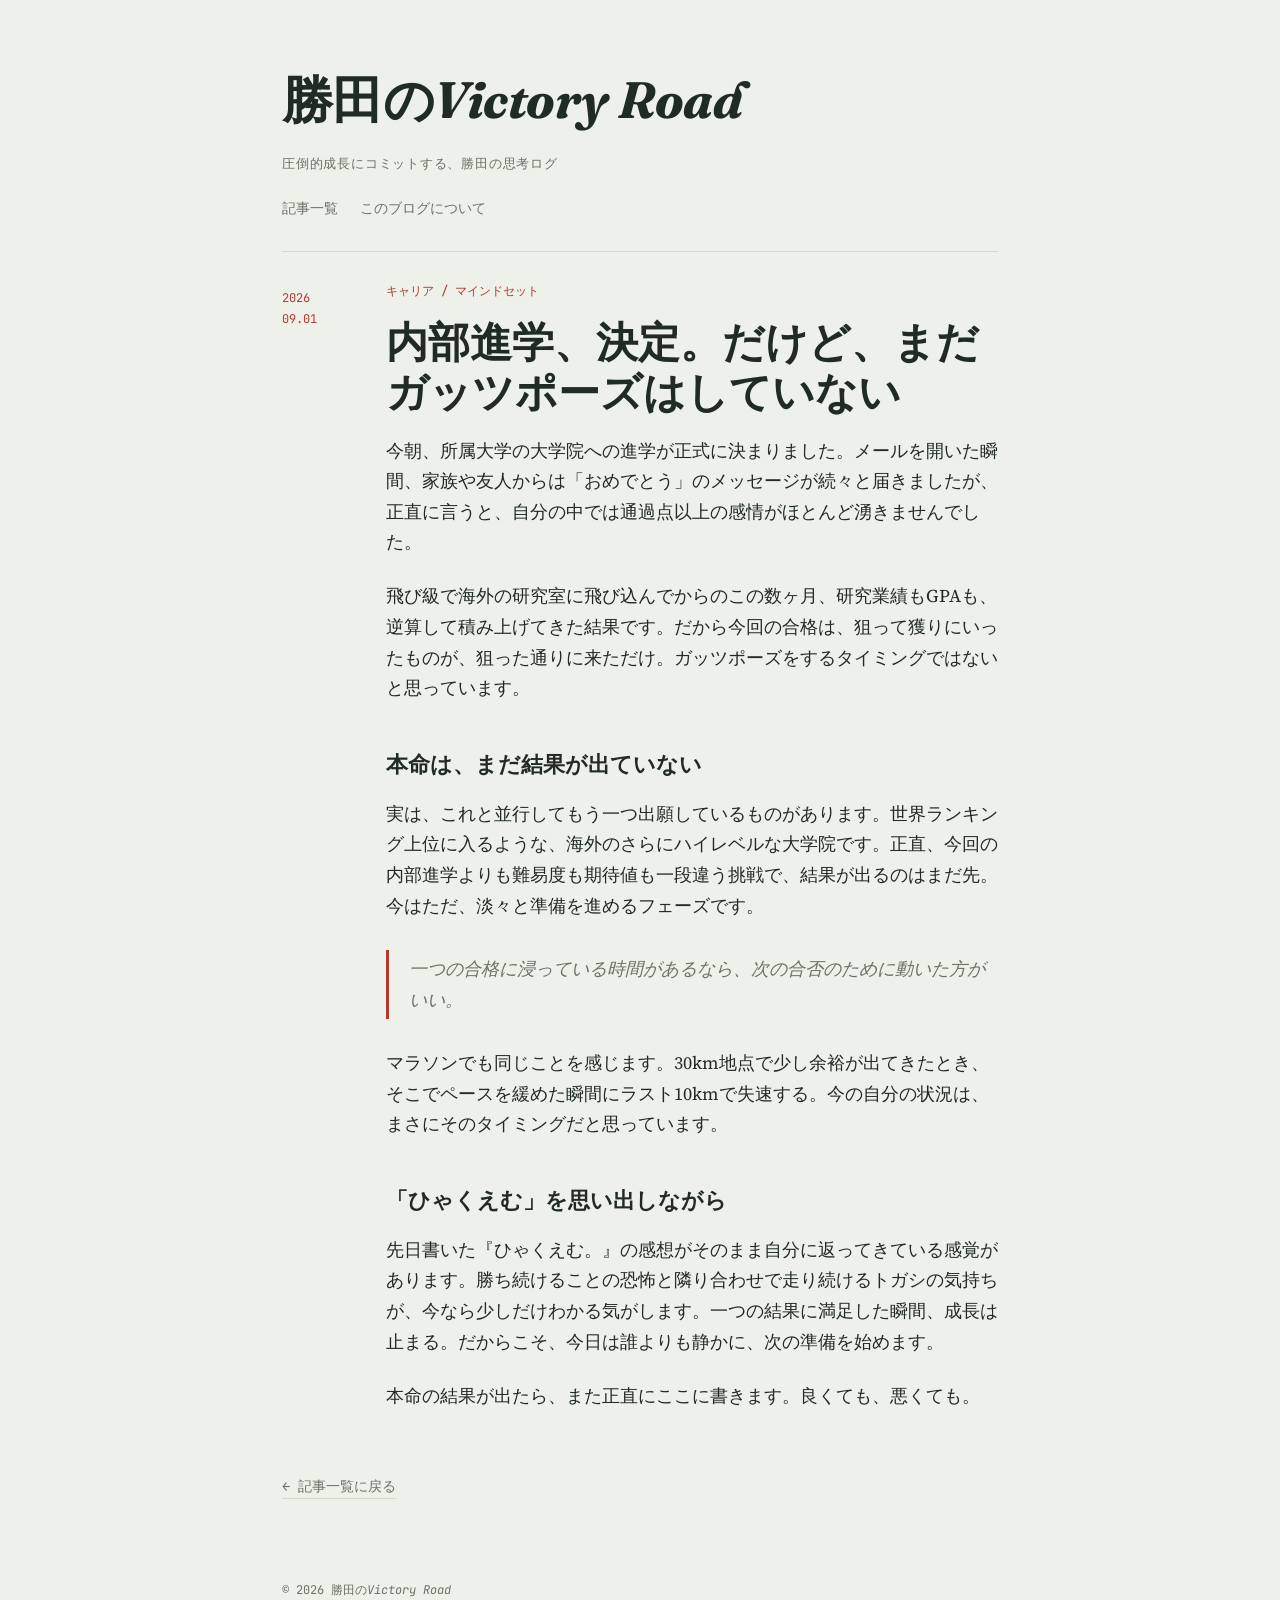
==== posts/post-8.html @ f4b85c06 "Add files via upload" ====
<!DOCTYPE html>
<html lang="ja">
<head>
<meta charset="UTF-8">
<meta name="viewport" content="width=device-width, initial-scale=1.0">
<title>内部進学、決定。だけど、まだガッツポーズはしていない — 勝田のVictory Road</title>
<link rel="stylesheet" href="../style.css">
</head>
<body>

<header class="site-header">
  <a href="../index.html" class="site-title">勝田の<i>Victory Road</i></a>
  <p class="site-tagline">圧倒的成長にコミットする、勝田の思考ログ</p>
  <nav class="site-nav">
    <a href="../index.html">記事一覧</a>
    <a href="../about.html">このブログについて</a>
  </nav>
</header>

<main class="notebook">
  <hr class="notebook-rule">
  <article class="post" style="padding-top:20px;">
    <div class="post-margin">2026<br>09.01</div>
    <div class="post-body">
      <p class="post-eyebrow">キャリア / マインドセット</p>
      <h1 class="post-title">内部進学、決定。だけど、まだガッツポーズはしていない</h1>

      <p>今朝、所属大学の大学院への進学が正式に決まりました。メールを開いた瞬間、家族や友人からは「おめでとう」のメッセージが続々と届きましたが、正直に言うと、自分の中では通過点以上の感情がほとんど湧きませんでした。</p>

      <p>飛び級で海外の研究室に飛び込んでからのこの数ヶ月、研究業績もGPAも、逆算して積み上げてきた結果です。だから今回の合格は、狙って獲りにいったものが、狙った通りに来ただけ。ガッツポーズをするタイミングではないと思っています。</p>

      <h2>本命は、まだ結果が出ていない</h2>
      <p>実は、これと並行してもう一つ出願しているものがあります。世界ランキング上位に入るような、海外のさらにハイレベルな大学院です。正直、今回の内部進学よりも難易度も期待値も一段違う挑戦で、結果が出るのはまだ先。今はただ、淡々と準備を進めるフェーズです。</p>

      <blockquote>一つの合格に浸っている時間があるなら、次の合否のために動いた方がいい。</blockquote>

      <p>マラソンでも同じことを感じます。30km地点で少し余裕が出てきたとき、そこでペースを緩めた瞬間にラスト10kmで失速する。今の自分の状況は、まさにそのタイミングだと思っています。</p>

      <h2>「ひゃくえむ」を思い出しながら</h2>
      <p>先日書いた『ひゃくえむ。』の感想がそのまま自分に返ってきている感覚があります。勝ち続けることの恐怖と隣り合わせで走り続けるトガシの気持ちが、今なら少しだけわかる気がします。一つの結果に満足した瞬間、成長は止まる。だからこそ、今日は誰よりも静かに、次の準備を始めます。</p>

      <p>本命の結果が出たら、また正直にここに書きます。良くても、悪くても。</p>
    </div>
  </article>

  <a class="back-link" href="../index.html">← 記事一覧に戻る</a>
</main>

<footer class="site-footer">
  © 2026 勝田の<i>Victory Road</i>
</footer>

</body>
</html>
---- style.css ----
/* =========================================================
   ノート・マージナリア — a reporter's-notebook journal theme
   ========================================================= */

@import url('https://fonts.googleapis.com/css2?family=Fraunces:opsz,wght@9..144,400;9..144,600;9..144,700&family=Source+Serif+4:ital,wght@0,400;0,600;1,400&family=JetBrains+Mono:wght@400;500&display=swap');

:root {
  --bg: #eef0ea;
  --surface: #f8f8f4;
  --ink: #202b22;
  --muted: #6c7267;
  --rule: #b23a2e;
  --rule-faint: rgba(178, 58, 46, 0.28);
  --line: #d8d9d0;

  --display: "Fraunces", Georgia, serif;
  --body: "Source Serif 4", Georgia, serif;
  --mono: "JetBrains Mono", "Courier New", monospace;

  --content-width: 680px;
  --margin-col: 84px;
}

* { box-sizing: border-box; }

html { scroll-behavior: smooth; }

@media (prefers-reduced-motion: reduce) {
  html { scroll-behavior: auto; }
  * { animation-duration: 0.01ms !important; transition-duration: 0.01ms !important; }
}

body {
  margin: 0;
  background: var(--bg);
  color: var(--ink);
  font-family: var(--body);
  font-size: 18px;
  line-height: 1.7;
  -webkit-font-smoothing: antialiased;
}

a { color: inherit; }
a:focus-visible, button:focus-visible { outline: 2px solid var(--rule); outline-offset: 3px; }

/* ---------- site header ---------- */

.site-header {
  max-width: calc(var(--content-width) + var(--margin-col));
  margin: 0 auto;
  padding: 56px 24px 28px;
}

.site-title {
  font-family: var(--display);
  font-weight: 700;
  font-optical-sizing: auto;
  font-size: clamp(2.2rem, 5vw, 3.2rem);
  letter-spacing: -0.01em;
  margin: 0;
  text-decoration: none;
  display: inline-block;
  color: var(--ink);
}

.site-tagline {
  margin: 10px 0 0;
  color: var(--muted);
  font-family: var(--mono);
  font-size: 0.82rem;
  letter-spacing: 0.06em;
  text-transform: uppercase;
}

.site-nav {
  margin-top: 22px;
  display: flex;
  gap: 22px;
  font-family: var(--mono);
  font-size: 0.85rem;
}

.site-nav a {
  text-decoration: none;
  color: var(--muted);
  border-bottom: 1px solid transparent;
  padding-bottom: 2px;
}

.site-nav a:hover, .site-nav a[aria-current="page"] {
  color: var(--ink);
  border-bottom-color: var(--rule);
}

/* ---------- notebook column (signature element) ---------- */

.notebook {
  max-width: calc(var(--content-width) + var(--margin-col));
  margin: 0 auto 80px;
  padding: 0 24px;
}

.notebook-rule {
  border: none;
  border-top: 1px solid var(--line);
  margin: 0 0 8px;
}

/* ---------- post list (index) ---------- */

.entries {
  list-style: none;
  margin: 24px 0 0;
  padding: 0;
}

.entry {
  display: grid;
  grid-template-columns: var(--margin-col) 1fr;
  column-gap: 20px;
  padding: 30px 0;
  border-bottom: 1px solid var(--line);
}

.entry:first-child { padding-top: 6px; }

.entry-date {
  font-family: var(--mono);
  font-size: 0.78rem;
  color: var(--rule);
  padding-top: 6px;
  white-space: nowrap;
}

.entry-title {
  font-family: var(--display);
  font-weight: 600;
  font-size: 1.5rem;
  margin: 0 0 8px;
}

.entry-title a {
  text-decoration: none;
  background-image: linear-gradient(var(--rule-faint), var(--rule-faint));
  background-repeat: no-repeat;
  background-size: 0% 2px;
  background-position: 0 100%;
  transition: background-size 0.25s ease;
}

.entry-title a:hover { background-size: 100% 2px; }

.entry-excerpt {
  margin: 0 0 10px;
  color: #3c4438;
}

.entry-tags {
  font-family: var(--mono);
  font-size: 0.72rem;
  color: var(--muted);
  letter-spacing: 0.03em;
}

.entry-tags span::before { content: "#"; opacity: 0.6; }
.entry-tags span { margin-right: 10px; }

/* ---------- single post ---------- */

.post {
  display: grid;
  grid-template-columns: var(--margin-col) 1fr;
  column-gap: 20px;
}

.post-margin {
  padding-top: 8px;
  font-family: var(--mono);
  font-size: 0.75rem;
  color: var(--rule);
  writing-mode: horizontal-tb;
}

.post-body { min-width: 0; }

.post-eyebrow {
  font-family: var(--mono);
  font-size: 0.78rem;
  color: var(--rule);
  margin-bottom: 10px;
}

.post-title {
  font-family: var(--display);
  font-weight: 700;
  font-size: clamp(1.9rem, 4vw, 2.6rem);
  line-height: 1.2;
  margin: 0 0 18px;
}

.post-body p { margin: 0 0 1.3em; }
.post-body h2 {
  font-family: var(--display);
  font-weight: 600;
  font-size: 1.35rem;
  margin: 2em 0 0.7em;
}
.post-body blockquote {
  margin: 1.6em 0;
  padding: 4px 0 4px 20px;
  border-left: 3px solid var(--rule);
  color: var(--muted);
  font-style: italic;
}

.back-link {
  display: inline-block;
  margin-top: 40px;
  font-family: var(--mono);
  font-size: 0.85rem;
  color: var(--muted);
  text-decoration: none;
  border-bottom: 1px solid var(--line);
}
.back-link:hover { color: var(--ink); border-bottom-color: var(--rule); }

/* ---------- about page ---------- */

.about-body { max-width: var(--content-width); }
.about-body p { margin: 0 0 1.3em; }

/* ---------- footer ---------- */

.site-footer {
  max-width: calc(var(--content-width) + var(--margin-col));
  margin: 0 auto;
  padding: 0 24px 60px;
  font-family: var(--mono);
  font-size: 0.75rem;
  color: var(--muted);
}

/* ---------- responsive ---------- */

@media (max-width: 560px) {
  :root { --margin-col: 56px; }
  body { font-size: 16.5px; }
  .entry, .post { grid-template-columns: 48px 1fr; column-gap: 12px; }
  .entry-date { font-size: 0.68rem; }
}
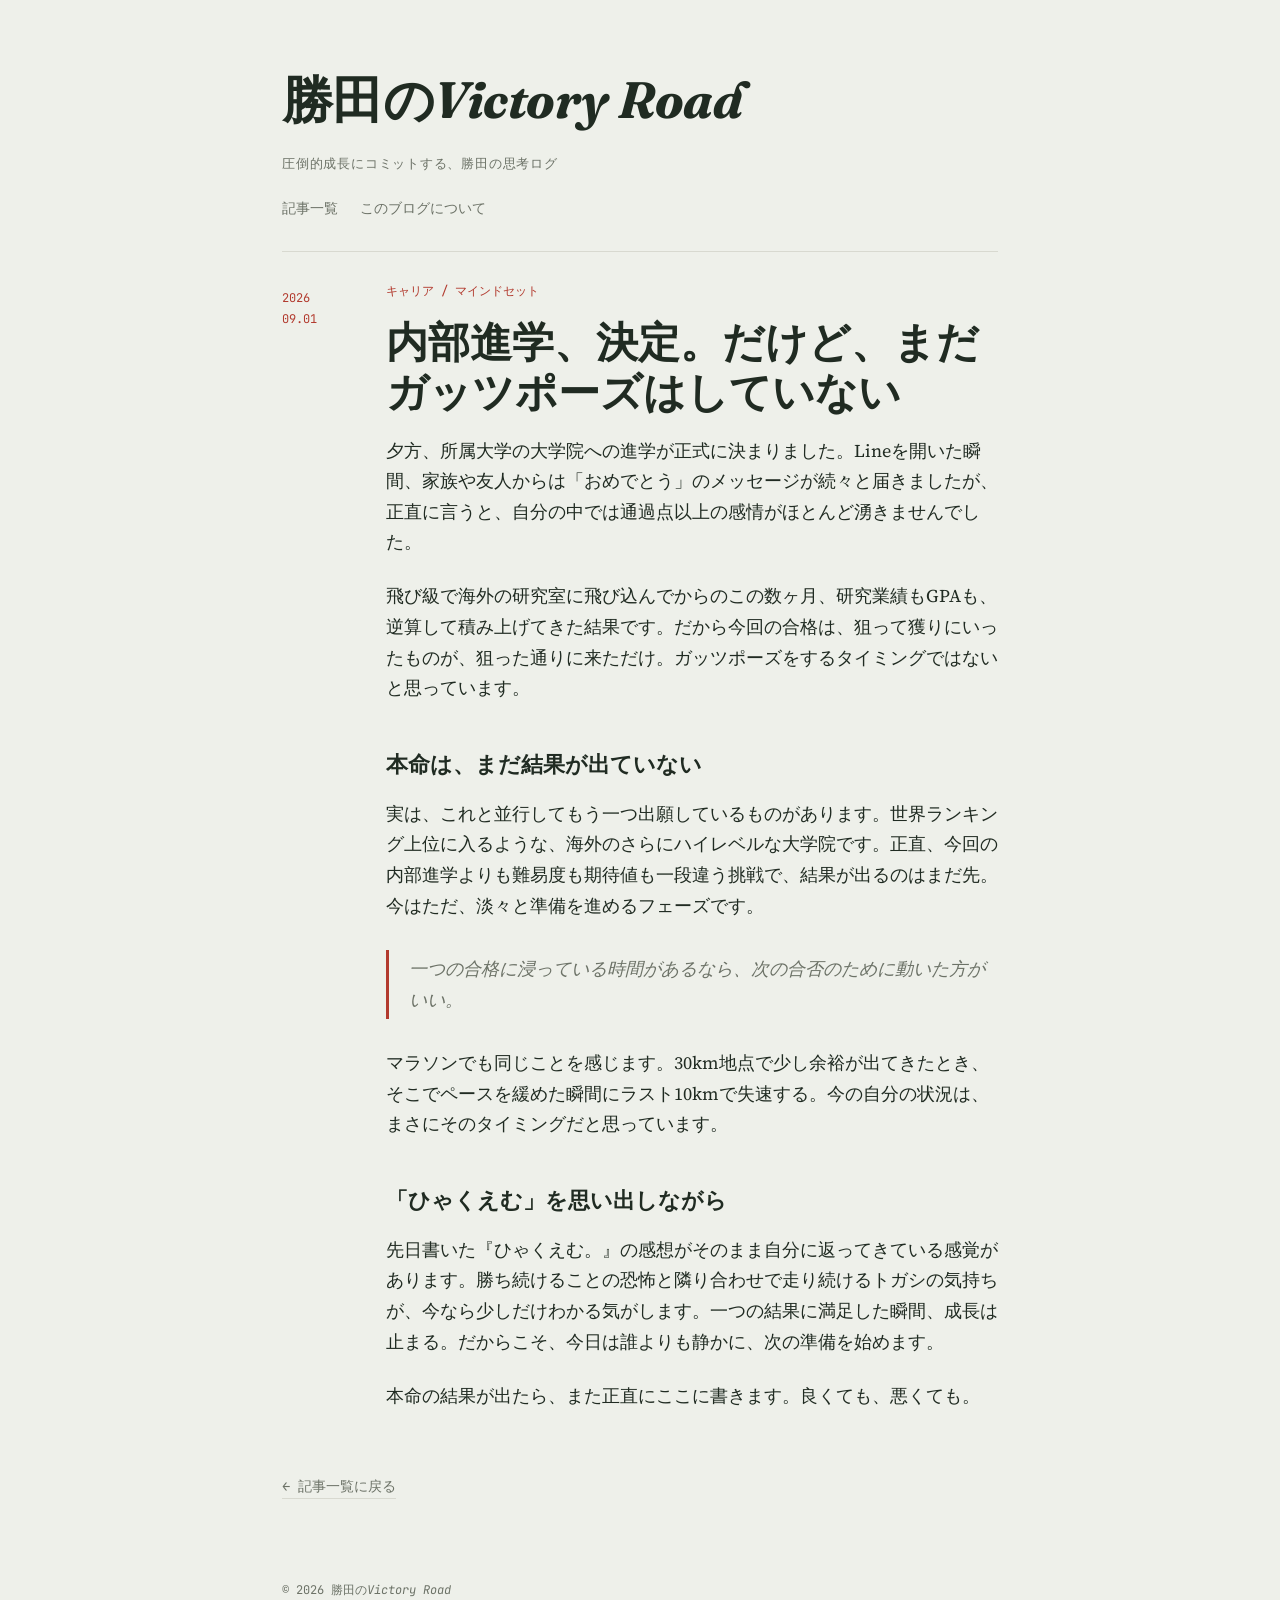
==== commit dd80e758: "Add files via upload" ====
--- a/posts/post-8.html
+++ b/posts/post-8.html
@@ -25,7 +25,7 @@
       <p class="post-eyebrow">キャリア / マインドセット</p>
       <h1 class="post-title">内部進学、決定。だけど、まだガッツポーズはしていない</h1>
 
-      <p>今朝、所属大学の大学院への進学が正式に決まりました。メールを開いた瞬間、家族や友人からは「おめでとう」のメッセージが続々と届きましたが、正直に言うと、自分の中では通過点以上の感情がほとんど湧きませんでした。</p>
+      <p>夕方、所属大学の大学院への進学が正式に決まりました。Lineを開いた瞬間、家族や友人からは「おめでとう」のメッセージが続々と届きましたが、正直に言うと、自分の中では通過点以上の感情がほとんど湧きませんでした。</p>
 
       <p>飛び級で海外の研究室に飛び込んでからのこの数ヶ月、研究業績もGPAも、逆算して積み上げてきた結果です。だから今回の合格は、狙って獲りにいったものが、狙った通りに来ただけ。ガッツポーズをするタイミングではないと思っています。</p>
 
